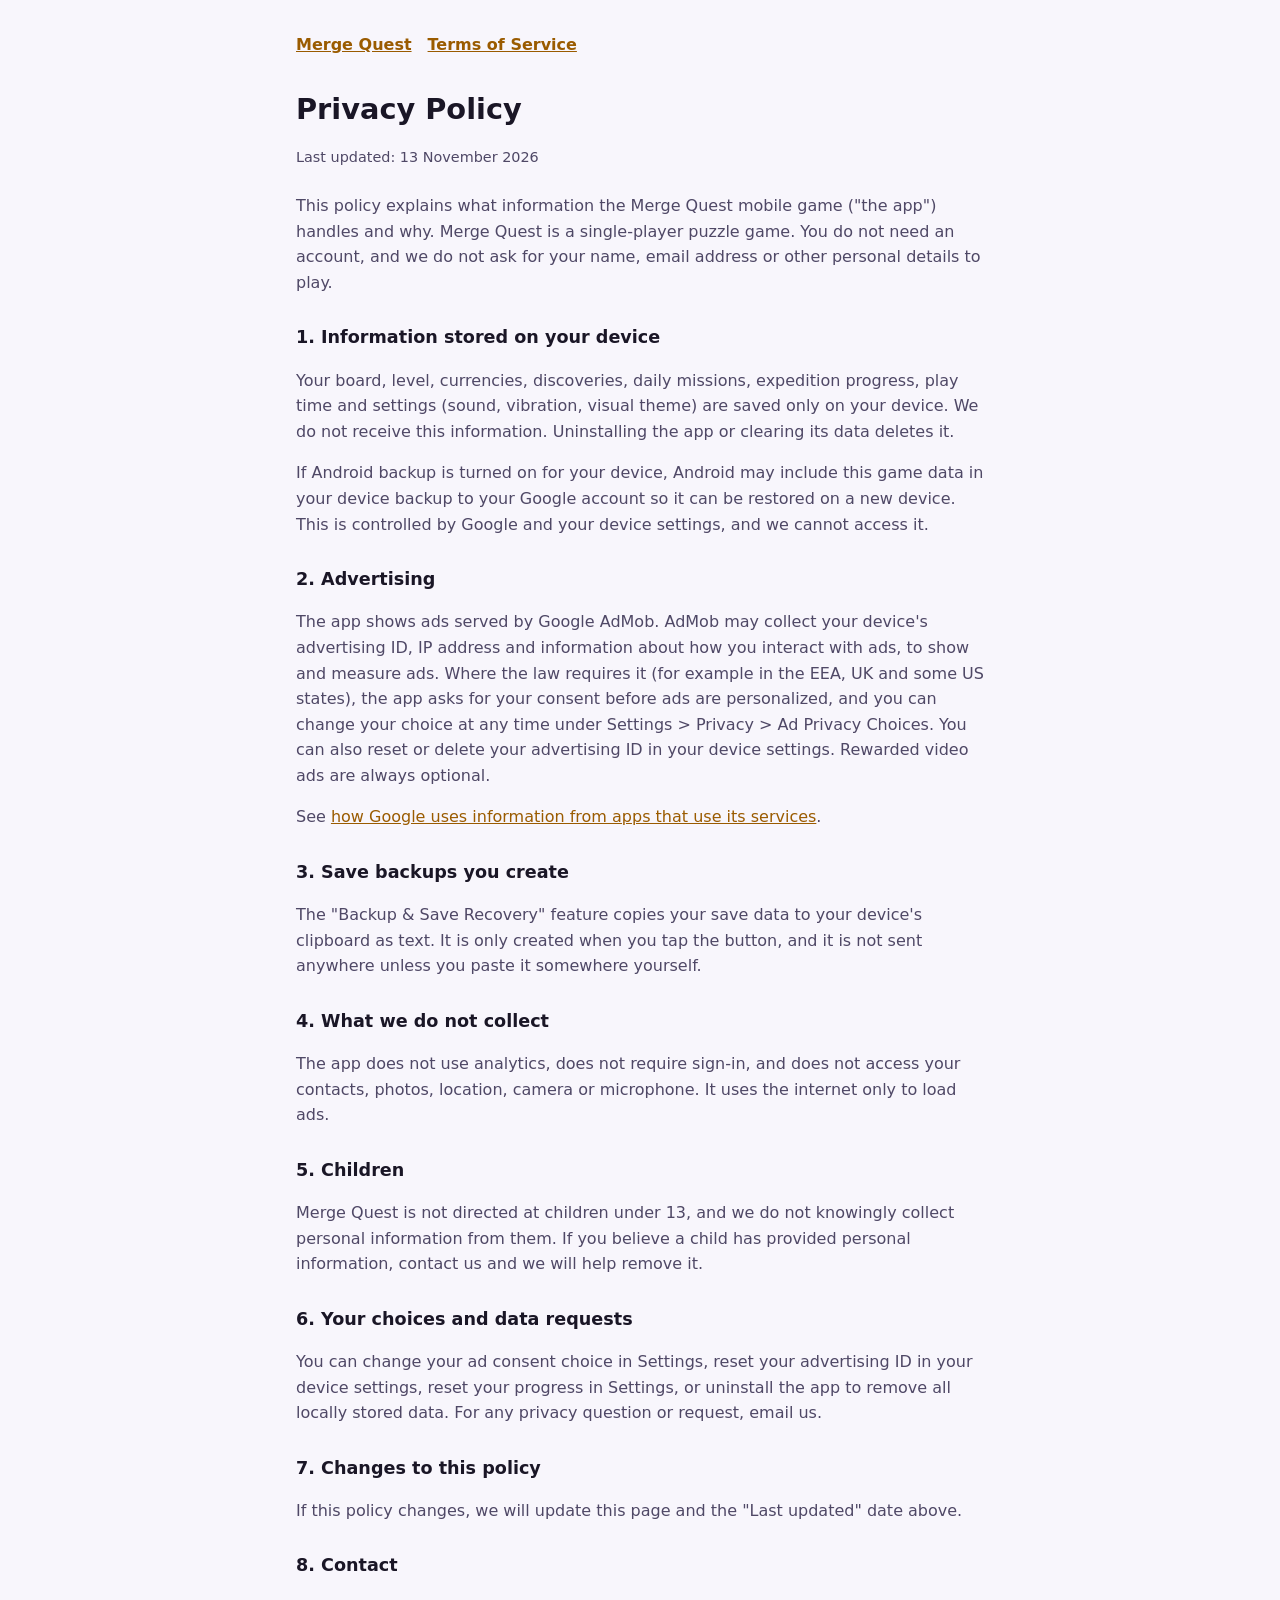
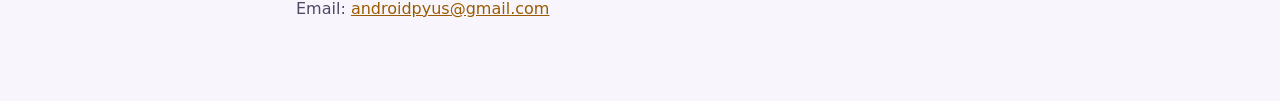
==== privacy.html @ 14ca6208 "Add Merge Quest privacy policy and terms of service Co-Authored-By: Claude Opus 5.5 <noreply@anthrop" ====
<!doctype html>
<html lang="en"><head><meta charset="utf-8"><meta name="viewport" content="width=device-width,initial-scale=1">
<title>Merge Quest Privacy Policy</title><link rel="stylesheet" href="style.css"></head>
<body><main>
<nav><a href="index.html">Merge Quest</a><a href="terms.html">Terms of Service</a></nav>
<h1>Privacy Policy</h1>
<p class="updated">Last updated: 13 November 2026</p>

<p>This policy explains what information the Merge Quest mobile game ("the app") handles and why. Merge Quest is a single-player puzzle game. You do not need an account, and we do not ask for your name, email address or other personal details to play.</p>

<h2>1. Information stored on your device</h2>
<p>Your board, level, currencies, discoveries, daily missions, expedition progress, play time and settings (sound, vibration, visual theme) are saved only on your device. We do not receive this information. Uninstalling the app or clearing its data deletes it.</p>
<p>If Android backup is turned on for your device, Android may include this game data in your device backup to your Google account so it can be restored on a new device. This is controlled by Google and your device settings, and we cannot access it.</p>

<h2>2. Advertising</h2>
<p>The app shows ads served by Google AdMob. AdMob may collect your device's advertising ID, IP address and information about how you interact with ads, to show and measure ads. Where the law requires it (for example in the EEA, UK and some US states), the app asks for your consent before ads are personalized, and you can change your choice at any time under Settings &gt; Privacy &gt; Ad Privacy Choices. You can also reset or delete your advertising ID in your device settings. Rewarded video ads are always optional.</p>
<p>See <a href="https://policies.google.com/technologies/ads">how Google uses information from apps that use its services</a>.</p>

<h2>3. Save backups you create</h2>
<p>The "Backup &amp; Save Recovery" feature copies your save data to your device's clipboard as text. It is only created when you tap the button, and it is not sent anywhere unless you paste it somewhere yourself.</p>

<h2>4. What we do not collect</h2>
<p>The app does not use analytics, does not require sign-in, and does not access your contacts, photos, location, camera or microphone. It uses the internet only to load ads.</p>

<h2>5. Children</h2>
<p>Merge Quest is not directed at children under 13, and we do not knowingly collect personal information from them. If you believe a child has provided personal information, contact us and we will help remove it.</p>

<h2>6. Your choices and data requests</h2>
<p>You can change your ad consent choice in Settings, reset your advertising ID in your device settings, reset your progress in Settings, or uninstall the app to remove all locally stored data. For any privacy question or request, email us.</p>

<h2>7. Changes to this policy</h2>
<p>If this policy changes, we will update this page and the "Last updated" date above.</p>

<h2>8. Contact</h2>
<p>Email: <a href="mailto:androidpyus@gmail.com">androidpyus@gmail.com</a></p>
</main></body></html>
---- style.css ----
:root{--bg:#0f0d1a;--card:#181528;--text:#ece8f6;--muted:#b0a9c7;--accent:#ffc04d;--line:#2c2645}
@media (prefers-color-scheme: light){:root{--bg:#f8f6fc;--card:#fff;--text:#1a1626;--muted:#4f4866;--accent:#9a5b00;--line:#e2ddee}}
*{box-sizing:border-box}
body{margin:0;background:var(--bg);color:var(--text);font:16px/1.6 system-ui,-apple-system,"Segoe UI",Roboto,sans-serif}
main{max-width:720px;margin:0 auto;padding:32px 16px 64px}
h1{font-size:1.8rem;margin:0 0 4px}
h2{font-size:1.1rem;margin:28px 0 6px}
p,li{color:var(--muted)}
.updated{font-size:.9rem;color:var(--muted);margin-bottom:24px}
a{color:var(--accent)}
nav{display:flex;flex-wrap:wrap;gap:16px;margin-bottom:28px;font-weight:600}
.card{background:var(--card);border:1px solid var(--line);border-radius:12px;padding:16px 20px;margin-top:16px}
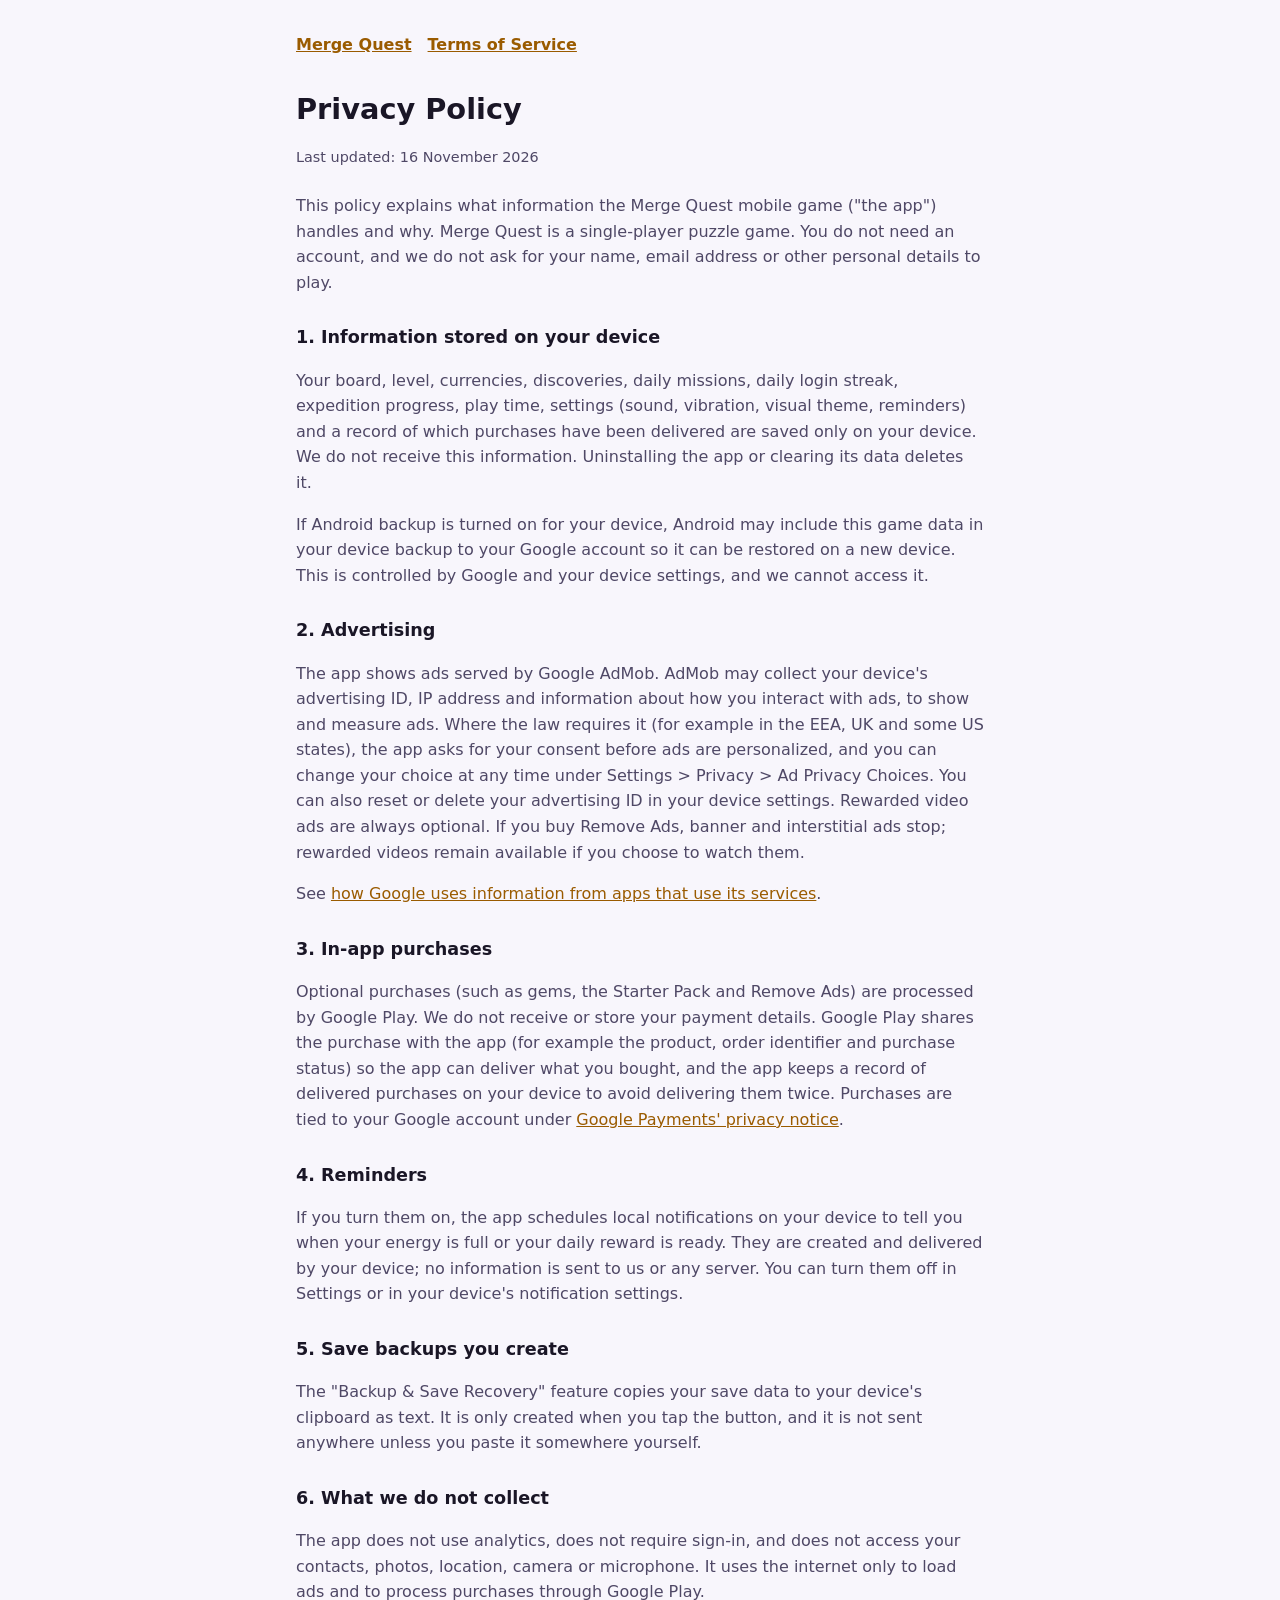
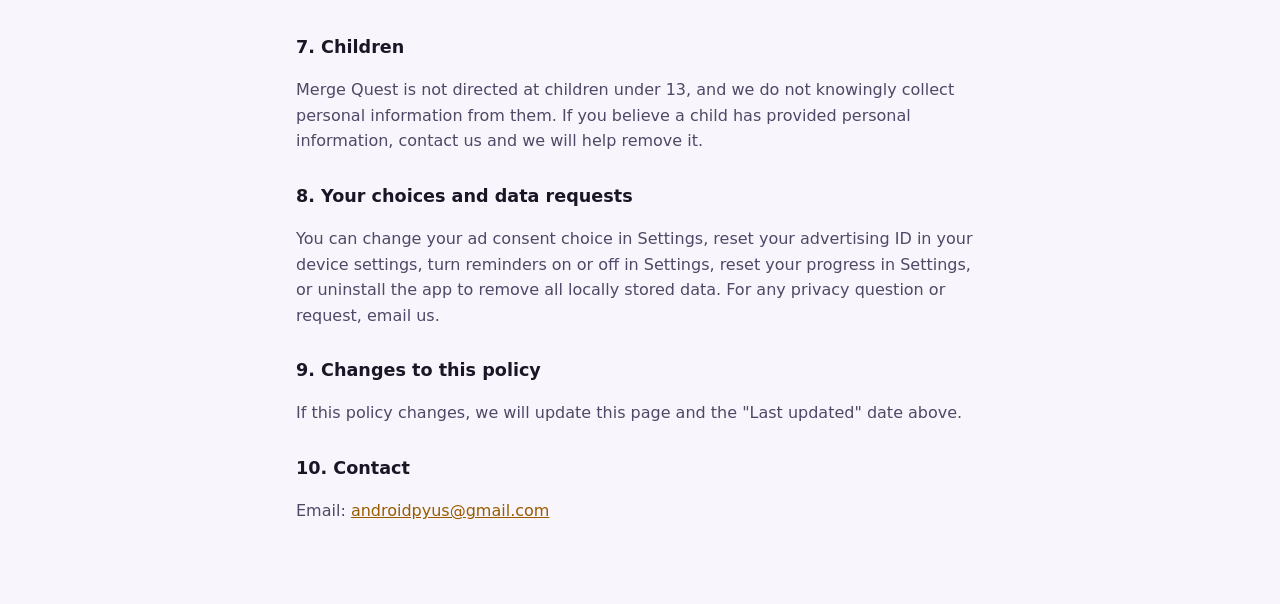
==== commit f61b2f7d: "Cover in-app purchases, Remove Ads and opt-in reminders Co-Authored-By: Claude Opus 5.5 <noreply@ant" ====
--- a/privacy.html
+++ b/privacy.html
@@ -4,33 +4,39 @@
 <body><main>
 <nav><a href="index.html">Merge Quest</a><a href="terms.html">Terms of Service</a></nav>
 <h1>Privacy Policy</h1>
-<p class="updated">Last updated: 13 November 2026</p>
+<p class="updated">Last updated: 16 November 2026</p>
 
 <p>This policy explains what information the Merge Quest mobile game ("the app") handles and why. Merge Quest is a single-player puzzle game. You do not need an account, and we do not ask for your name, email address or other personal details to play.</p>
 
 <h2>1. Information stored on your device</h2>
-<p>Your board, level, currencies, discoveries, daily missions, expedition progress, play time and settings (sound, vibration, visual theme) are saved only on your device. We do not receive this information. Uninstalling the app or clearing its data deletes it.</p>
+<p>Your board, level, currencies, discoveries, daily missions, daily login streak, expedition progress, play time, settings (sound, vibration, visual theme, reminders) and a record of which purchases have been delivered are saved only on your device. We do not receive this information. Uninstalling the app or clearing its data deletes it.</p>
 <p>If Android backup is turned on for your device, Android may include this game data in your device backup to your Google account so it can be restored on a new device. This is controlled by Google and your device settings, and we cannot access it.</p>
 
 <h2>2. Advertising</h2>
-<p>The app shows ads served by Google AdMob. AdMob may collect your device's advertising ID, IP address and information about how you interact with ads, to show and measure ads. Where the law requires it (for example in the EEA, UK and some US states), the app asks for your consent before ads are personalized, and you can change your choice at any time under Settings &gt; Privacy &gt; Ad Privacy Choices. You can also reset or delete your advertising ID in your device settings. Rewarded video ads are always optional.</p>
+<p>The app shows ads served by Google AdMob. AdMob may collect your device's advertising ID, IP address and information about how you interact with ads, to show and measure ads. Where the law requires it (for example in the EEA, UK and some US states), the app asks for your consent before ads are personalized, and you can change your choice at any time under Settings &gt; Privacy &gt; Ad Privacy Choices. You can also reset or delete your advertising ID in your device settings. Rewarded video ads are always optional. If you buy Remove Ads, banner and interstitial ads stop; rewarded videos remain available if you choose to watch them.</p>
 <p>See <a href="https://policies.google.com/technologies/ads">how Google uses information from apps that use its services</a>.</p>
 
-<h2>3. Save backups you create</h2>
+<h2>3. In-app purchases</h2>
+<p>Optional purchases (such as gems, the Starter Pack and Remove Ads) are processed by Google Play. We do not receive or store your payment details. Google Play shares the purchase with the app (for example the product, order identifier and purchase status) so the app can deliver what you bought, and the app keeps a record of delivered purchases on your device to avoid delivering them twice. Purchases are tied to your Google account under <a href="https://payments.google.com/payments/apis-secure/u/0/get_legal_document?ldo=0&amp;ldt=privacynotice">Google Payments' privacy notice</a>.</p>
+
+<h2>4. Reminders</h2>
+<p>If you turn them on, the app schedules local notifications on your device to tell you when your energy is full or your daily reward is ready. They are created and delivered by your device; no information is sent to us or any server. You can turn them off in Settings or in your device's notification settings.</p>
+
+<h2>5. Save backups you create</h2>
 <p>The "Backup &amp; Save Recovery" feature copies your save data to your device's clipboard as text. It is only created when you tap the button, and it is not sent anywhere unless you paste it somewhere yourself.</p>
 
-<h2>4. What we do not collect</h2>
-<p>The app does not use analytics, does not require sign-in, and does not access your contacts, photos, location, camera or microphone. It uses the internet only to load ads.</p>
+<h2>6. What we do not collect</h2>
+<p>The app does not use analytics, does not require sign-in, and does not access your contacts, photos, location, camera or microphone. It uses the internet only to load ads and to process purchases through Google Play.</p>
 
-<h2>5. Children</h2>
+<h2>7. Children</h2>
 <p>Merge Quest is not directed at children under 13, and we do not knowingly collect personal information from them. If you believe a child has provided personal information, contact us and we will help remove it.</p>
 
-<h2>6. Your choices and data requests</h2>
-<p>You can change your ad consent choice in Settings, reset your advertising ID in your device settings, reset your progress in Settings, or uninstall the app to remove all locally stored data. For any privacy question or request, email us.</p>
+<h2>8. Your choices and data requests</h2>
+<p>You can change your ad consent choice in Settings, reset your advertising ID in your device settings, turn reminders on or off in Settings, reset your progress in Settings, or uninstall the app to remove all locally stored data. For any privacy question or request, email us.</p>
 
-<h2>7. Changes to this policy</h2>
+<h2>9. Changes to this policy</h2>
 <p>If this policy changes, we will update this page and the "Last updated" date above.</p>
 
-<h2>8. Contact</h2>
+<h2>10. Contact</h2>
 <p>Email: <a href="mailto:androidpyus@gmail.com">androidpyus@gmail.com</a></p>
 </main></body></html>
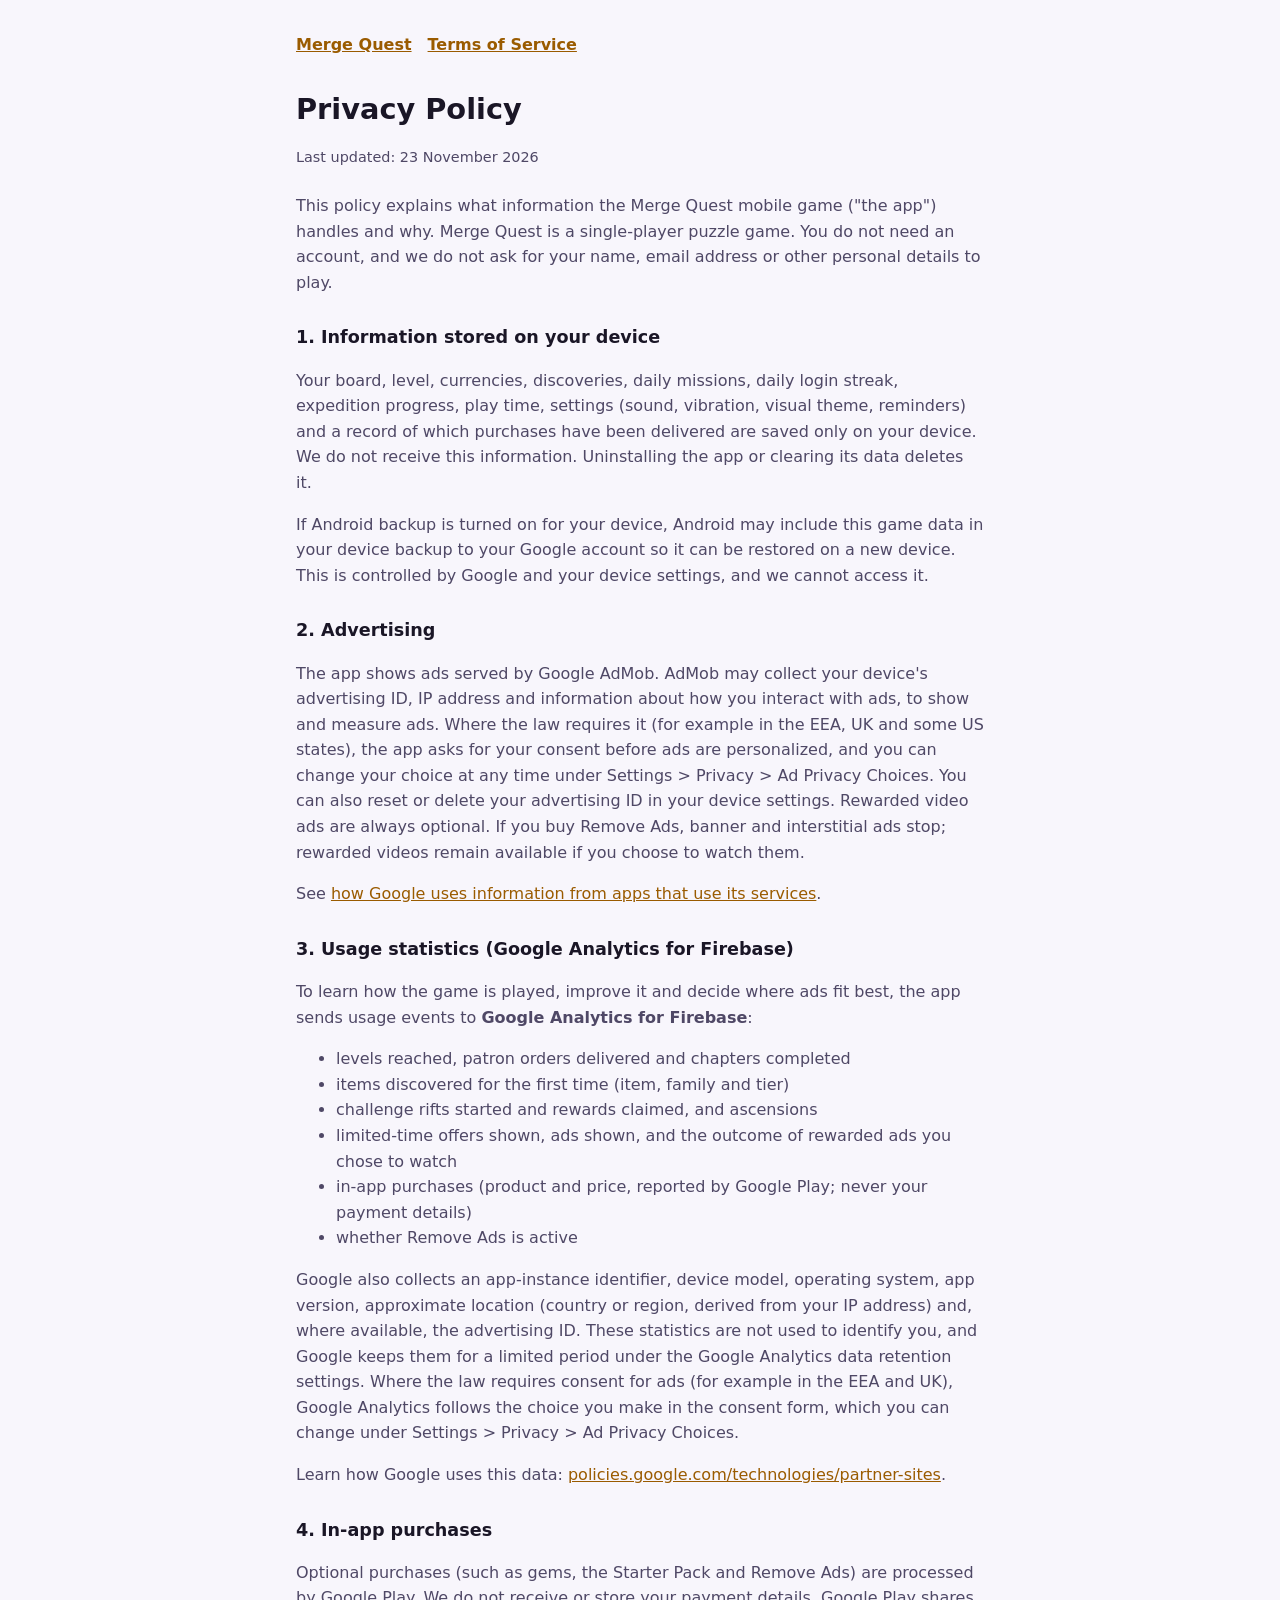
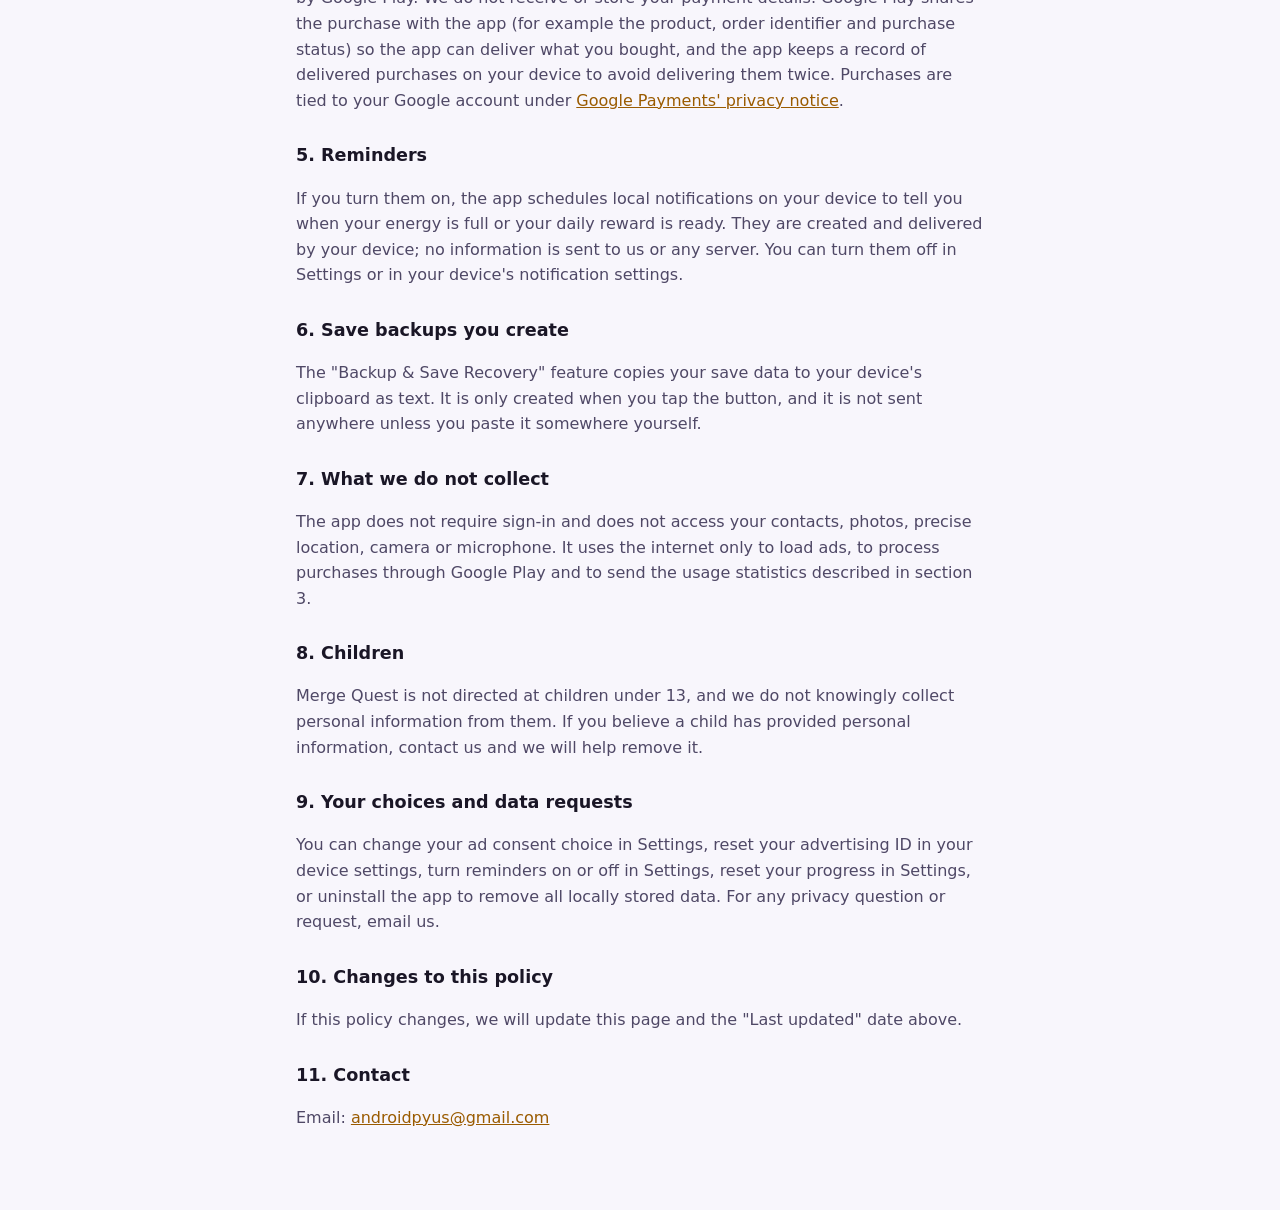
==== commit 91eaac4d: "Cover Google Analytics for Firebase usage statistics Co-Authored-By: Claude Opus 5.5 <noreply@anthro" ====
--- a/privacy.html
+++ b/privacy.html
@@ -4,7 +4,7 @@
 <body><main>
 <nav><a href="index.html">Merge Quest</a><a href="terms.html">Terms of Service</a></nav>
 <h1>Privacy Policy</h1>
-<p class="updated">Last updated: 16 November 2026</p>
+<p class="updated">Last updated: 23 November 2026</p>
 
 <p>This policy explains what information the Merge Quest mobile game ("the app") handles and why. Merge Quest is a single-player puzzle game. You do not need an account, and we do not ask for your name, email address or other personal details to play.</p>
 
@@ -16,27 +16,40 @@
 <p>The app shows ads served by Google AdMob. AdMob may collect your device's advertising ID, IP address and information about how you interact with ads, to show and measure ads. Where the law requires it (for example in the EEA, UK and some US states), the app asks for your consent before ads are personalized, and you can change your choice at any time under Settings &gt; Privacy &gt; Ad Privacy Choices. You can also reset or delete your advertising ID in your device settings. Rewarded video ads are always optional. If you buy Remove Ads, banner and interstitial ads stop; rewarded videos remain available if you choose to watch them.</p>
 <p>See <a href="https://policies.google.com/technologies/ads">how Google uses information from apps that use its services</a>.</p>
 
-<h2>3. In-app purchases</h2>
+<h2>3. Usage statistics (Google Analytics for Firebase)</h2>
+<p>To learn how the game is played, improve it and decide where ads fit best, the app sends usage events to <strong>Google Analytics for Firebase</strong>:</p>
+<ul>
+<li>levels reached, patron orders delivered and chapters completed</li>
+<li>items discovered for the first time (item, family and tier)</li>
+<li>challenge rifts started and rewards claimed, and ascensions</li>
+<li>limited-time offers shown, ads shown, and the outcome of rewarded ads you chose to watch</li>
+<li>in-app purchases (product and price, reported by Google Play; never your payment details)</li>
+<li>whether Remove Ads is active</li>
+</ul>
+<p>Google also collects an app-instance identifier, device model, operating system, app version, approximate location (country or region, derived from your IP address) and, where available, the advertising ID. These statistics are not used to identify you, and Google keeps them for a limited period under the Google Analytics data retention settings. Where the law requires consent for ads (for example in the EEA and UK), Google Analytics follows the choice you make in the consent form, which you can change under Settings &gt; Privacy &gt; Ad Privacy Choices.</p>
+<p>Learn how Google uses this data: <a href="https://policies.google.com/technologies/partner-sites">policies.google.com/technologies/partner-sites</a>.</p>
+
+<h2>4. In-app purchases</h2>
 <p>Optional purchases (such as gems, the Starter Pack and Remove Ads) are processed by Google Play. We do not receive or store your payment details. Google Play shares the purchase with the app (for example the product, order identifier and purchase status) so the app can deliver what you bought, and the app keeps a record of delivered purchases on your device to avoid delivering them twice. Purchases are tied to your Google account under <a href="https://payments.google.com/payments/apis-secure/u/0/get_legal_document?ldo=0&amp;ldt=privacynotice">Google Payments' privacy notice</a>.</p>
 
-<h2>4. Reminders</h2>
+<h2>5. Reminders</h2>
 <p>If you turn them on, the app schedules local notifications on your device to tell you when your energy is full or your daily reward is ready. They are created and delivered by your device; no information is sent to us or any server. You can turn them off in Settings or in your device's notification settings.</p>
 
-<h2>5. Save backups you create</h2>
+<h2>6. Save backups you create</h2>
 <p>The "Backup &amp; Save Recovery" feature copies your save data to your device's clipboard as text. It is only created when you tap the button, and it is not sent anywhere unless you paste it somewhere yourself.</p>
 
-<h2>6. What we do not collect</h2>
-<p>The app does not use analytics, does not require sign-in, and does not access your contacts, photos, location, camera or microphone. It uses the internet only to load ads and to process purchases through Google Play.</p>
+<h2>7. What we do not collect</h2>
+<p>The app does not require sign-in and does not access your contacts, photos, precise location, camera or microphone. It uses the internet only to load ads, to process purchases through Google Play and to send the usage statistics described in section 3.</p>
 
-<h2>7. Children</h2>
+<h2>8. Children</h2>
 <p>Merge Quest is not directed at children under 13, and we do not knowingly collect personal information from them. If you believe a child has provided personal information, contact us and we will help remove it.</p>
 
-<h2>8. Your choices and data requests</h2>
+<h2>9. Your choices and data requests</h2>
 <p>You can change your ad consent choice in Settings, reset your advertising ID in your device settings, turn reminders on or off in Settings, reset your progress in Settings, or uninstall the app to remove all locally stored data. For any privacy question or request, email us.</p>
 
-<h2>9. Changes to this policy</h2>
+<h2>10. Changes to this policy</h2>
 <p>If this policy changes, we will update this page and the "Last updated" date above.</p>
 
-<h2>10. Contact</h2>
+<h2>11. Contact</h2>
 <p>Email: <a href="mailto:androidpyus@gmail.com">androidpyus@gmail.com</a></p>
 </main></body></html>
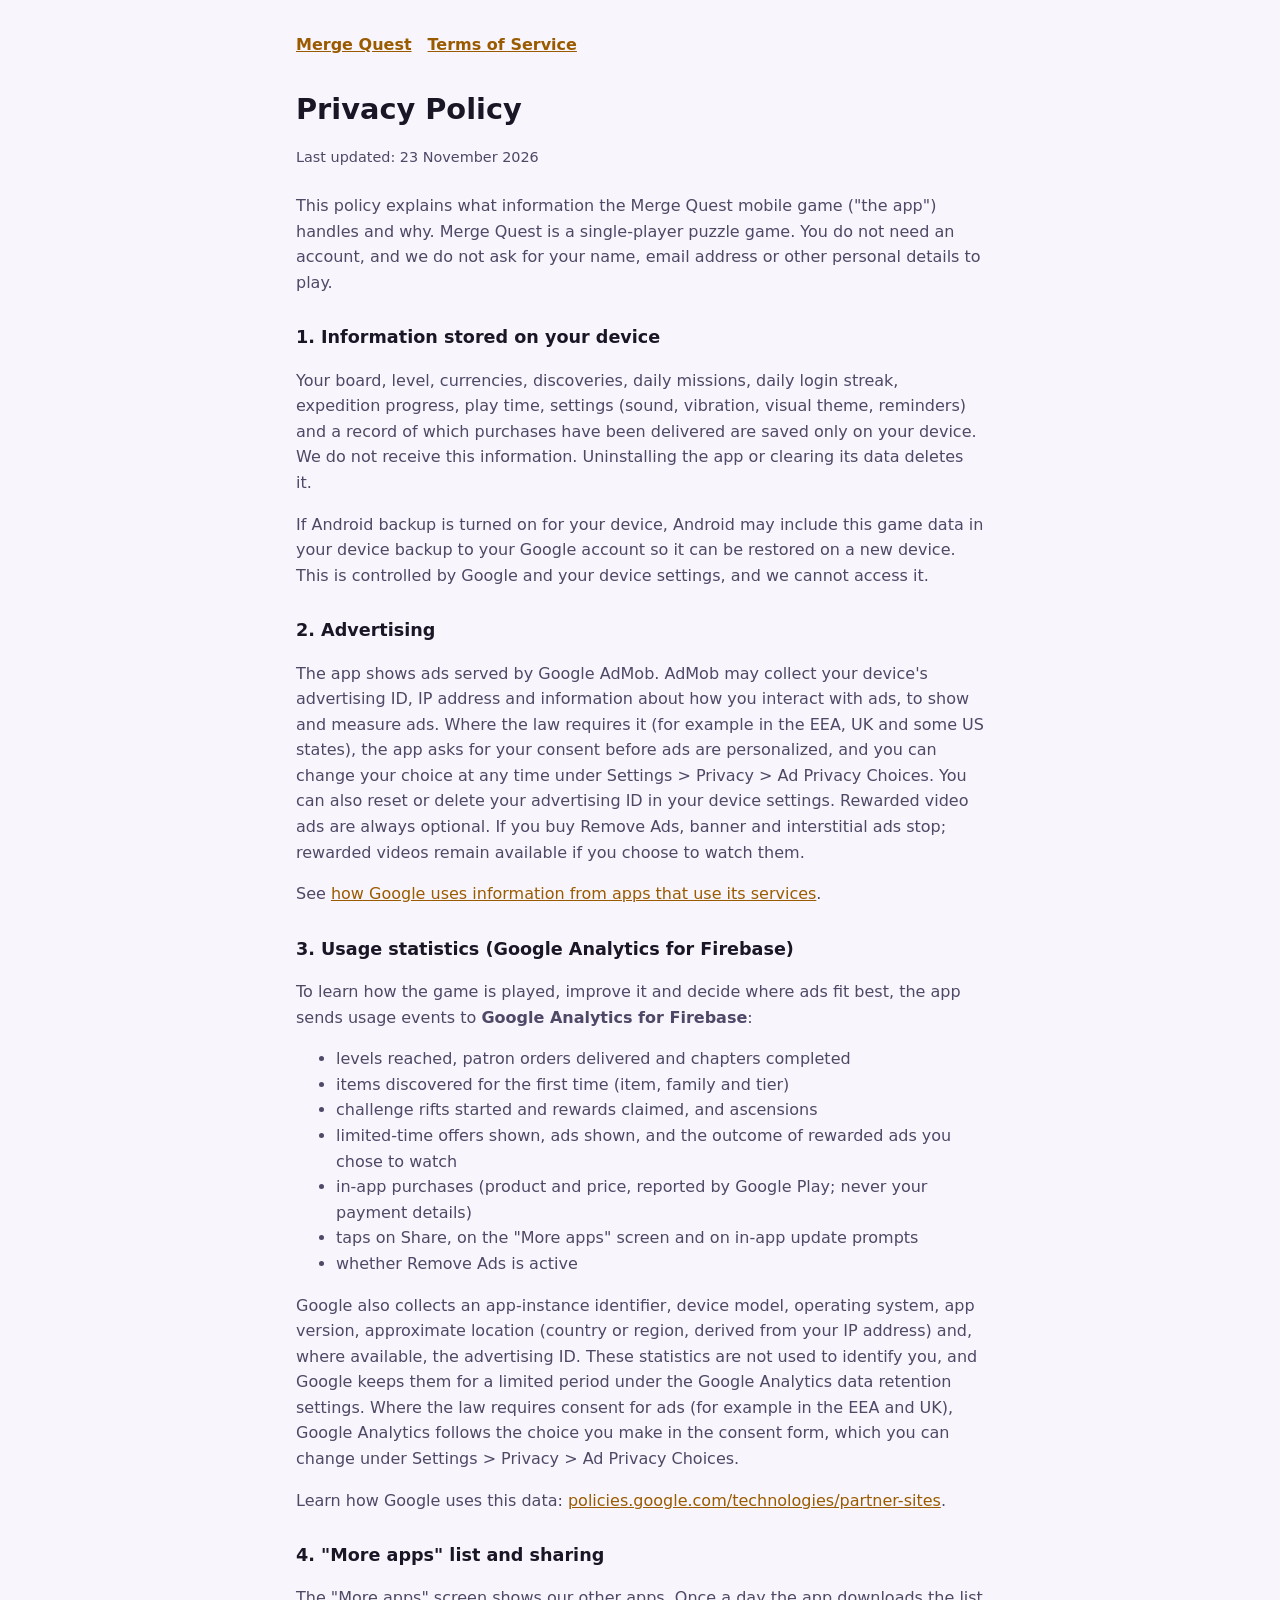
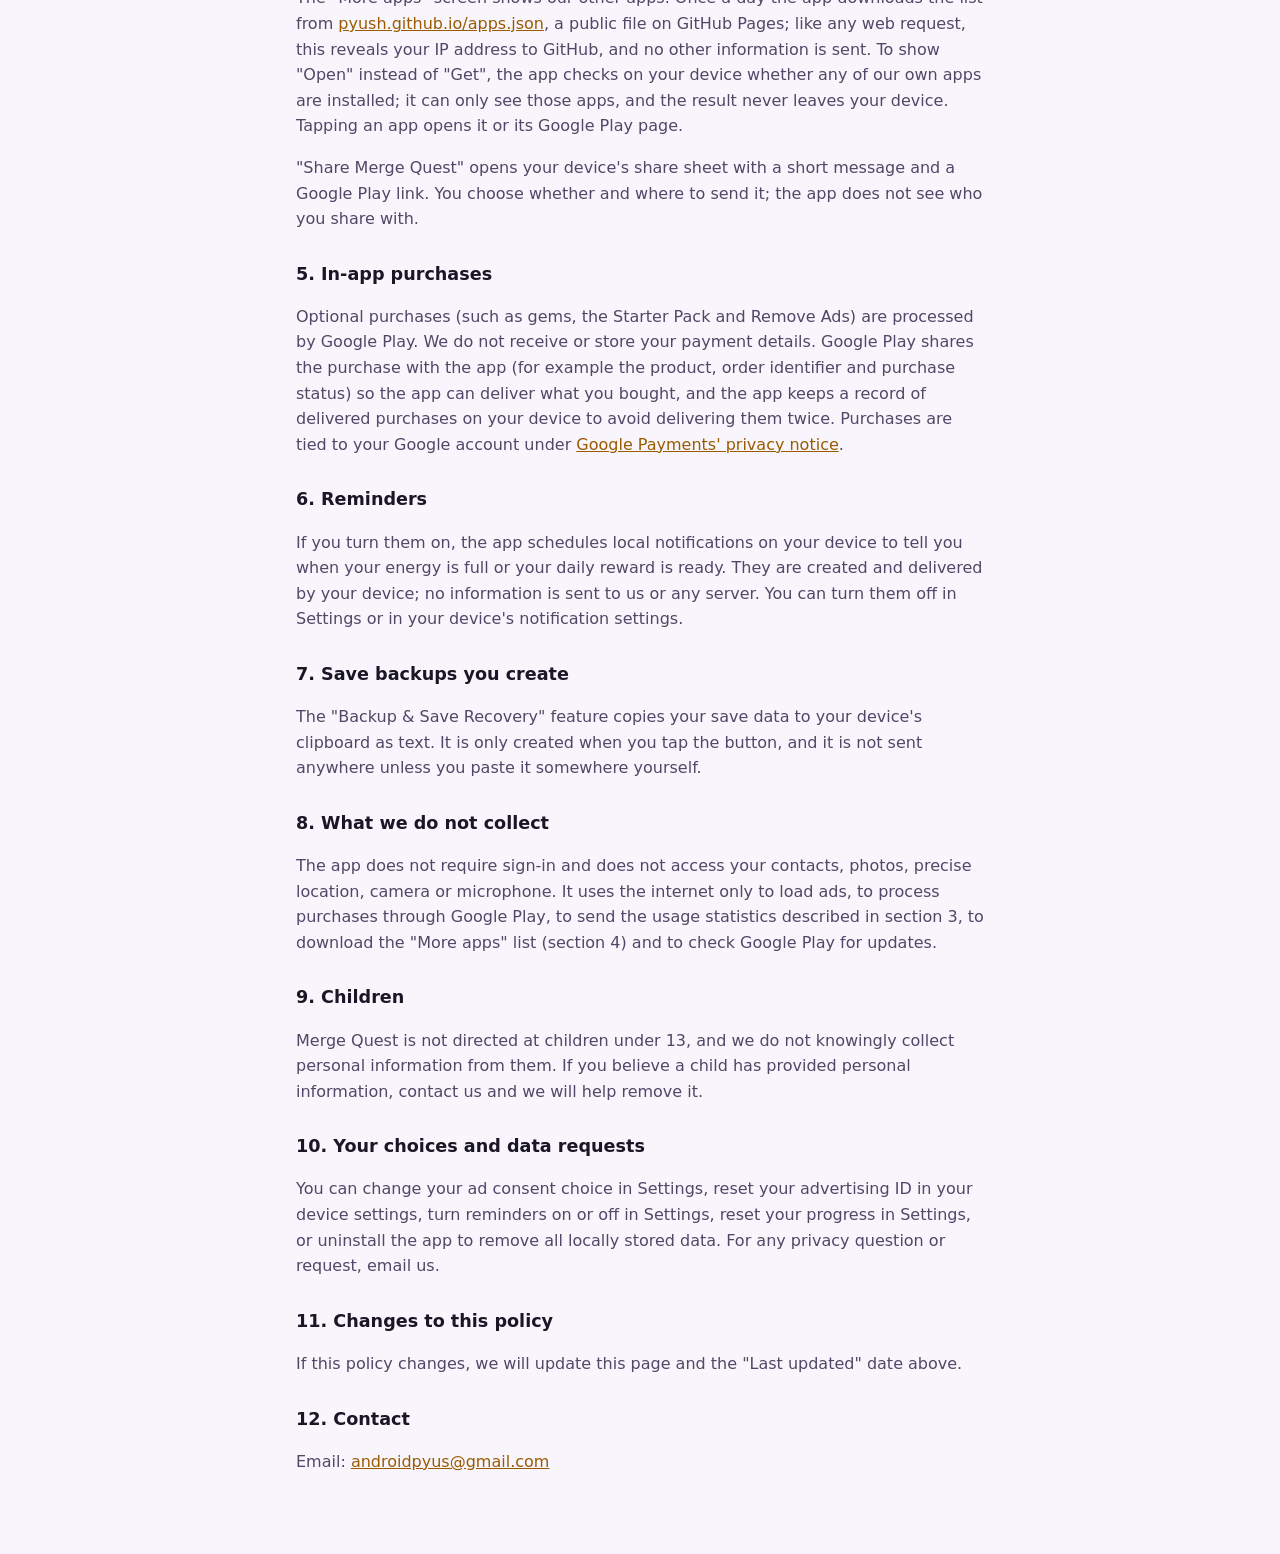
==== commit d75a9551: "Cover the More apps list, sharing and in-app update checks Co-Authored-By: Claude Opus 5.5 <noreply@" ====
--- a/privacy.html
+++ b/privacy.html
@@ -24,32 +24,37 @@
 <li>challenge rifts started and rewards claimed, and ascensions</li>
 <li>limited-time offers shown, ads shown, and the outcome of rewarded ads you chose to watch</li>
 <li>in-app purchases (product and price, reported by Google Play; never your payment details)</li>
+<li>taps on Share, on the "More apps" screen and on in-app update prompts</li>
 <li>whether Remove Ads is active</li>
 </ul>
 <p>Google also collects an app-instance identifier, device model, operating system, app version, approximate location (country or region, derived from your IP address) and, where available, the advertising ID. These statistics are not used to identify you, and Google keeps them for a limited period under the Google Analytics data retention settings. Where the law requires consent for ads (for example in the EEA and UK), Google Analytics follows the choice you make in the consent form, which you can change under Settings &gt; Privacy &gt; Ad Privacy Choices.</p>
 <p>Learn how Google uses this data: <a href="https://policies.google.com/technologies/partner-sites">policies.google.com/technologies/partner-sites</a>.</p>
 
-<h2>4. In-app purchases</h2>
+<h2>4. "More apps" list and sharing</h2>
+<p>The "More apps" screen shows our other apps. Once a day the app downloads the list from <a href="https://pyush.github.io/apps.json">pyush.github.io/apps.json</a>, a public file on GitHub Pages; like any web request, this reveals your IP address to GitHub, and no other information is sent. To show "Open" instead of "Get", the app checks on your device whether any of our own apps are installed; it can only see those apps, and the result never leaves your device. Tapping an app opens it or its Google Play page.</p>
+<p>"Share Merge Quest" opens your device's share sheet with a short message and a Google Play link. You choose whether and where to send it; the app does not see who you share with.</p>
+
+<h2>5. In-app purchases</h2>
 <p>Optional purchases (such as gems, the Starter Pack and Remove Ads) are processed by Google Play. We do not receive or store your payment details. Google Play shares the purchase with the app (for example the product, order identifier and purchase status) so the app can deliver what you bought, and the app keeps a record of delivered purchases on your device to avoid delivering them twice. Purchases are tied to your Google account under <a href="https://payments.google.com/payments/apis-secure/u/0/get_legal_document?ldo=0&amp;ldt=privacynotice">Google Payments' privacy notice</a>.</p>
 
-<h2>5. Reminders</h2>
+<h2>6. Reminders</h2>
 <p>If you turn them on, the app schedules local notifications on your device to tell you when your energy is full or your daily reward is ready. They are created and delivered by your device; no information is sent to us or any server. You can turn them off in Settings or in your device's notification settings.</p>
 
-<h2>6. Save backups you create</h2>
+<h2>7. Save backups you create</h2>
 <p>The "Backup &amp; Save Recovery" feature copies your save data to your device's clipboard as text. It is only created when you tap the button, and it is not sent anywhere unless you paste it somewhere yourself.</p>
 
-<h2>7. What we do not collect</h2>
-<p>The app does not require sign-in and does not access your contacts, photos, precise location, camera or microphone. It uses the internet only to load ads, to process purchases through Google Play and to send the usage statistics described in section 3.</p>
+<h2>8. What we do not collect</h2>
+<p>The app does not require sign-in and does not access your contacts, photos, precise location, camera or microphone. It uses the internet only to load ads, to process purchases through Google Play, to send the usage statistics described in section 3, to download the "More apps" list (section 4) and to check Google Play for updates.</p>
 
-<h2>8. Children</h2>
+<h2>9. Children</h2>
 <p>Merge Quest is not directed at children under 13, and we do not knowingly collect personal information from them. If you believe a child has provided personal information, contact us and we will help remove it.</p>
 
-<h2>9. Your choices and data requests</h2>
+<h2>10. Your choices and data requests</h2>
 <p>You can change your ad consent choice in Settings, reset your advertising ID in your device settings, turn reminders on or off in Settings, reset your progress in Settings, or uninstall the app to remove all locally stored data. For any privacy question or request, email us.</p>
 
-<h2>10. Changes to this policy</h2>
+<h2>11. Changes to this policy</h2>
 <p>If this policy changes, we will update this page and the "Last updated" date above.</p>
 
-<h2>11. Contact</h2>
+<h2>12. Contact</h2>
 <p>Email: <a href="mailto:androidpyus@gmail.com">androidpyus@gmail.com</a></p>
 </main></body></html>
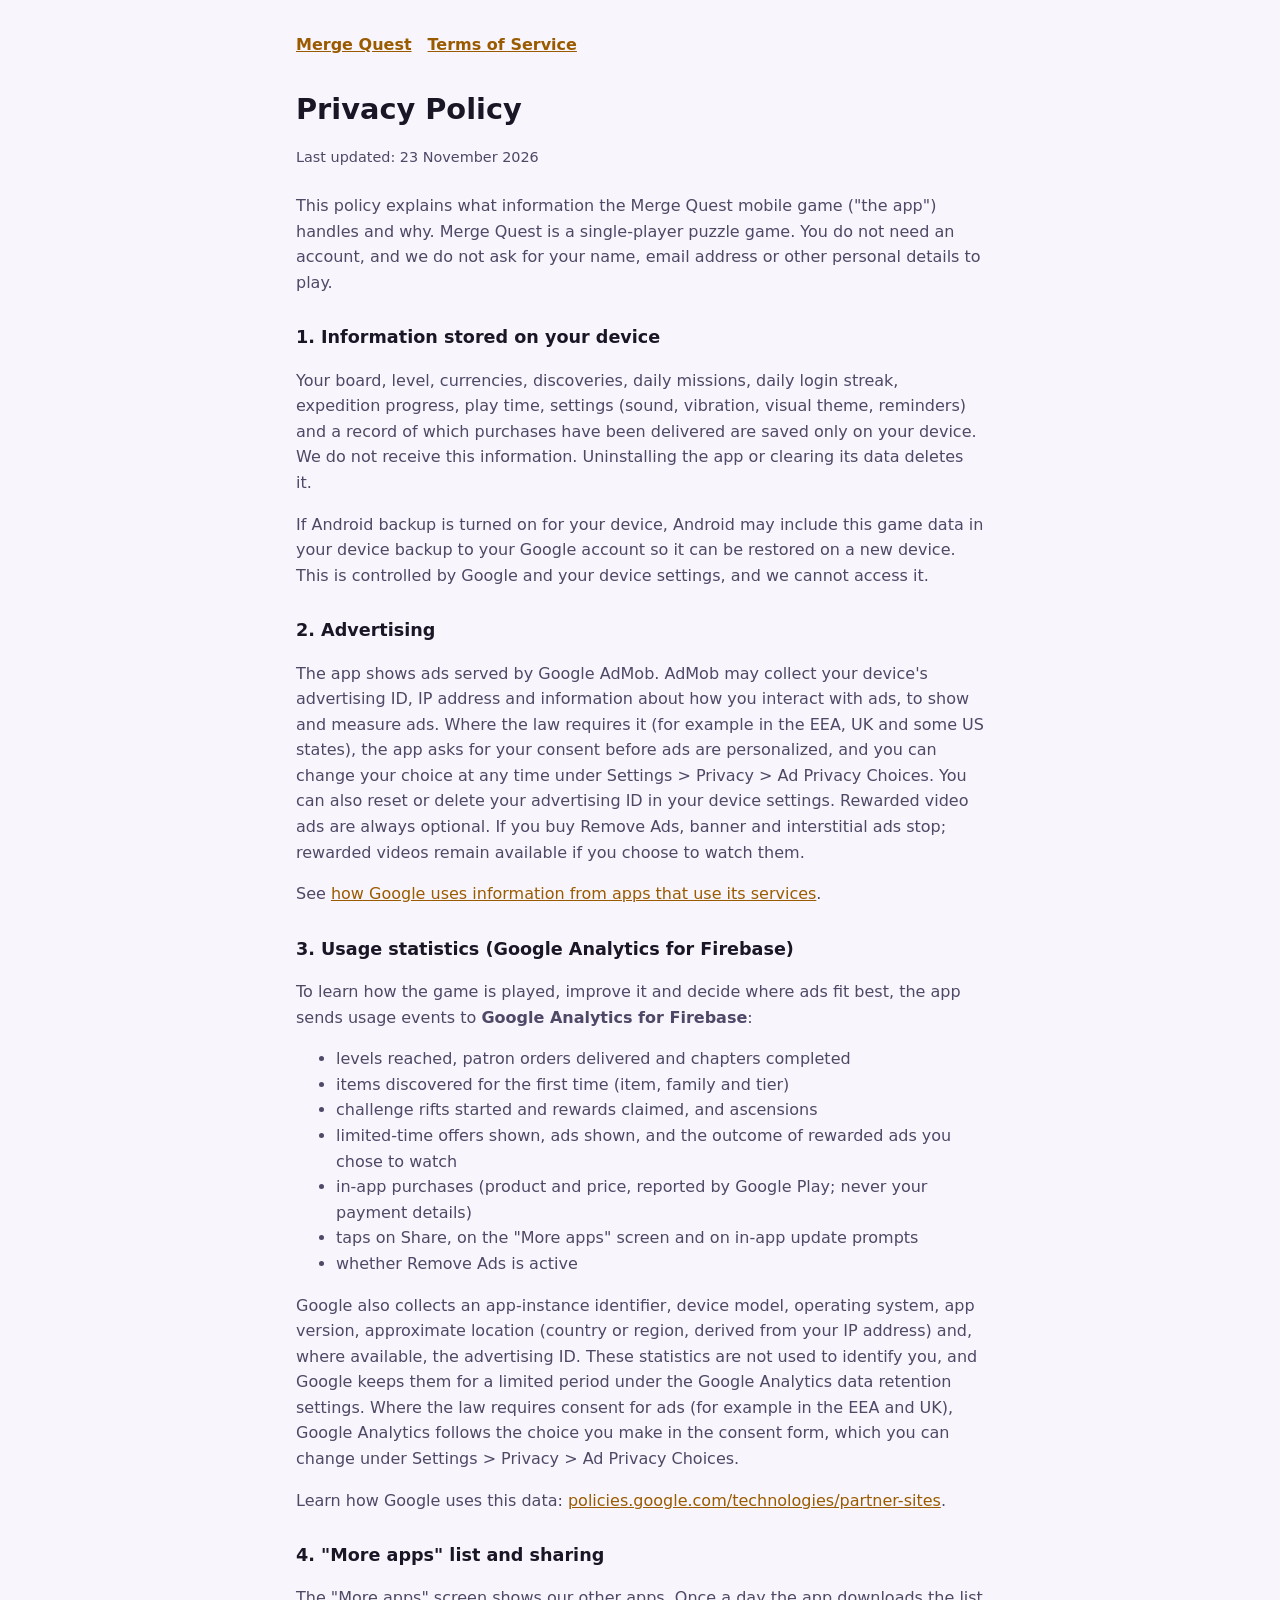
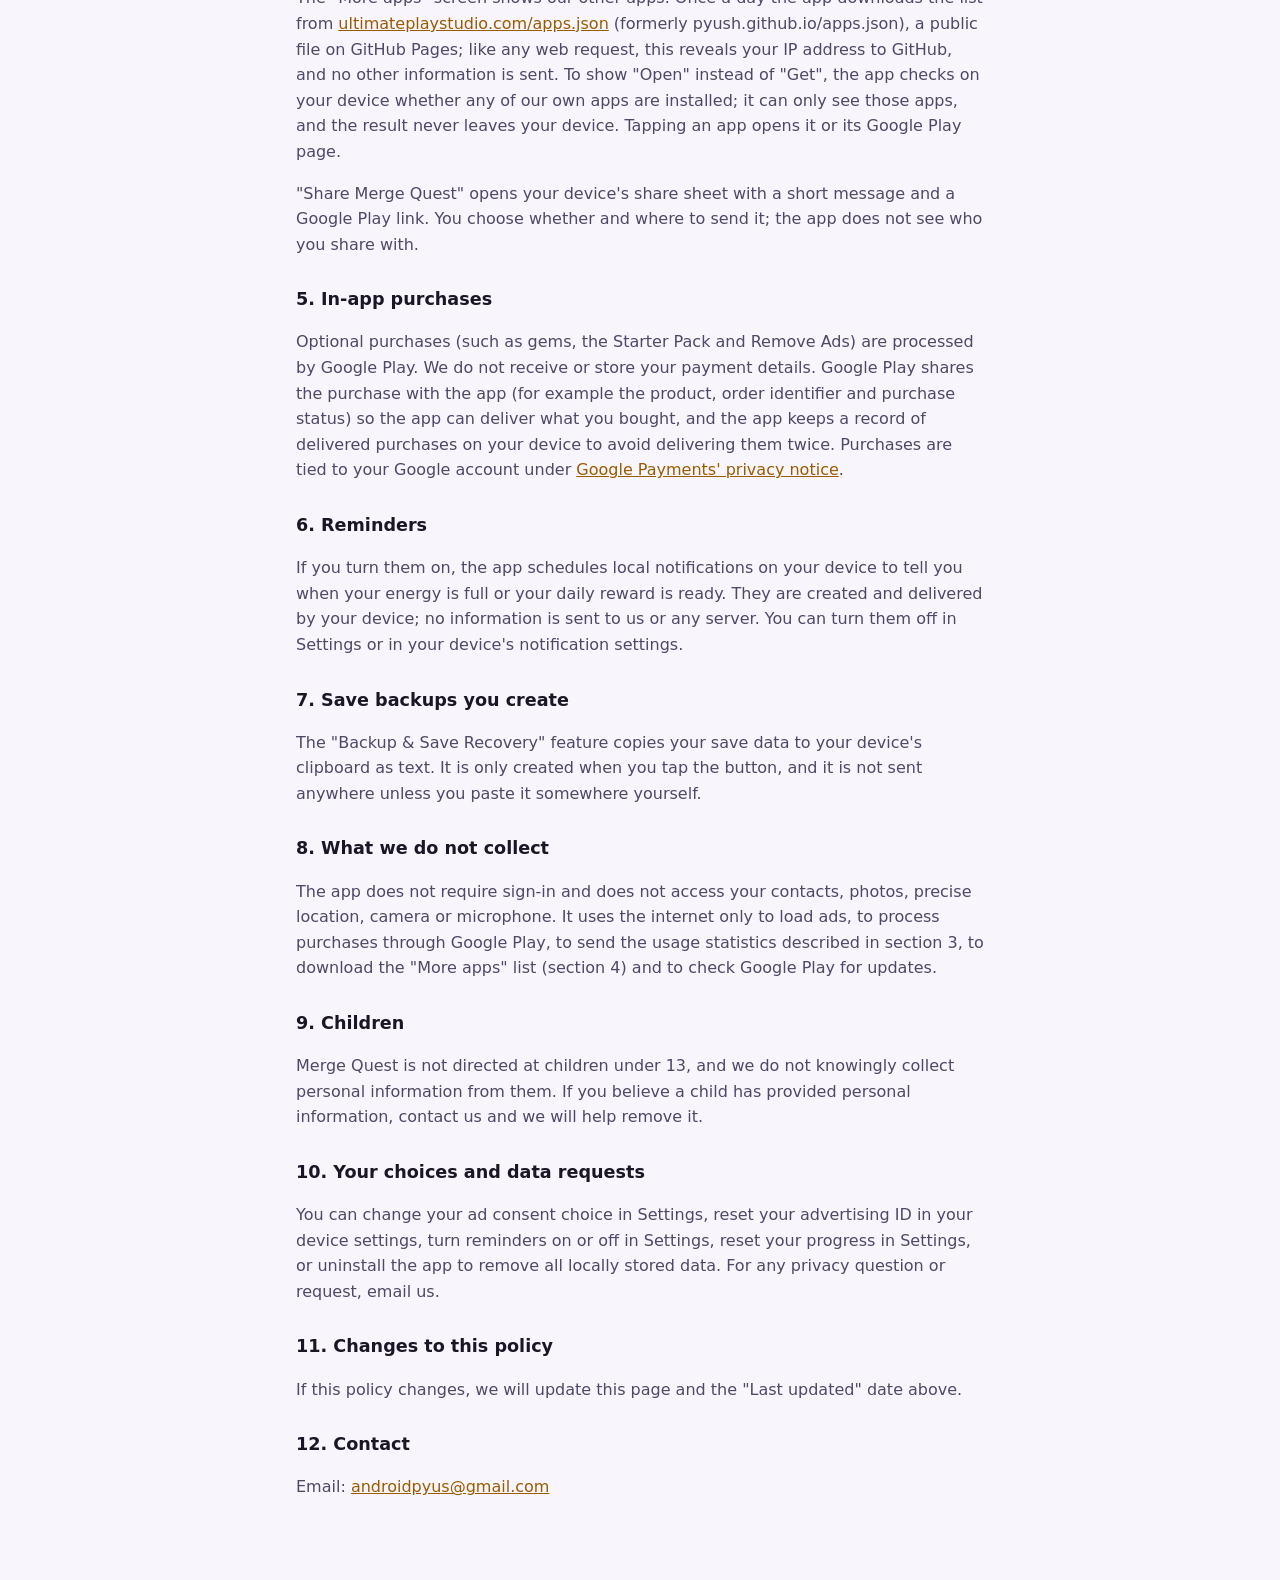
==== commit 99540809: "Move links to ultimateplaystudio.com pyush.github.io now redirects to ultimateplaystudio.com. "More " ====
--- a/privacy.html
+++ b/privacy.html
@@ -31,7 +31,7 @@
 <p>Learn how Google uses this data: <a href="https://policies.google.com/technologies/partner-sites">policies.google.com/technologies/partner-sites</a>.</p>
 
 <h2>4. "More apps" list and sharing</h2>
-<p>The "More apps" screen shows our other apps. Once a day the app downloads the list from <a href="https://pyush.github.io/apps.json">pyush.github.io/apps.json</a>, a public file on GitHub Pages; like any web request, this reveals your IP address to GitHub, and no other information is sent. To show "Open" instead of "Get", the app checks on your device whether any of our own apps are installed; it can only see those apps, and the result never leaves your device. Tapping an app opens it or its Google Play page.</p>
+<p>The "More apps" screen shows our other apps. Once a day the app downloads the list from <a href="https://ultimateplaystudio.com/apps.json">ultimateplaystudio.com/apps.json</a> (formerly pyush.github.io/apps.json), a public file on GitHub Pages; like any web request, this reveals your IP address to GitHub, and no other information is sent. To show "Open" instead of "Get", the app checks on your device whether any of our own apps are installed; it can only see those apps, and the result never leaves your device. Tapping an app opens it or its Google Play page.</p>
 <p>"Share Merge Quest" opens your device's share sheet with a short message and a Google Play link. You choose whether and where to send it; the app does not see who you share with.</p>
 
 <h2>5. In-app purchases</h2>
